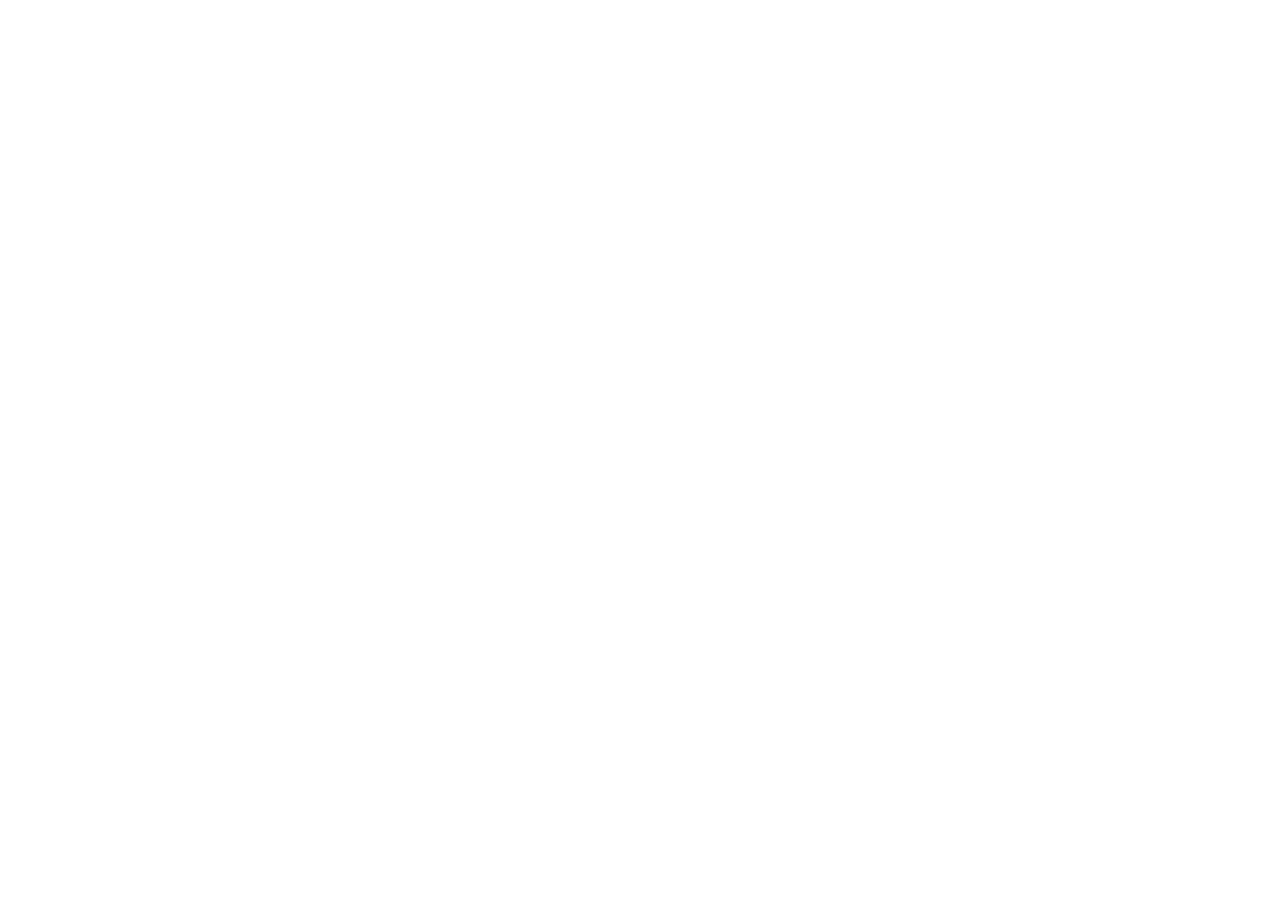
==== index.html @ 643f927b "initial commit set up project folder and files structure" ====
<!DOCTYPE html>
<html lang="en">
<head>
    <meta charset="UTF-8">
    <meta http-equiv="X-UA-Compatible" content="IE=edge">
    <meta name="viewport" content="width=device-width, initial-scale=1.0">
    <title>Document</title>

    <link rel="stylesheet" href="./styles/style.css">
</head>
<body>
    
</body>
</html>
---- styles/style.css ----
/*# sourceMappingURL=style.css.map */
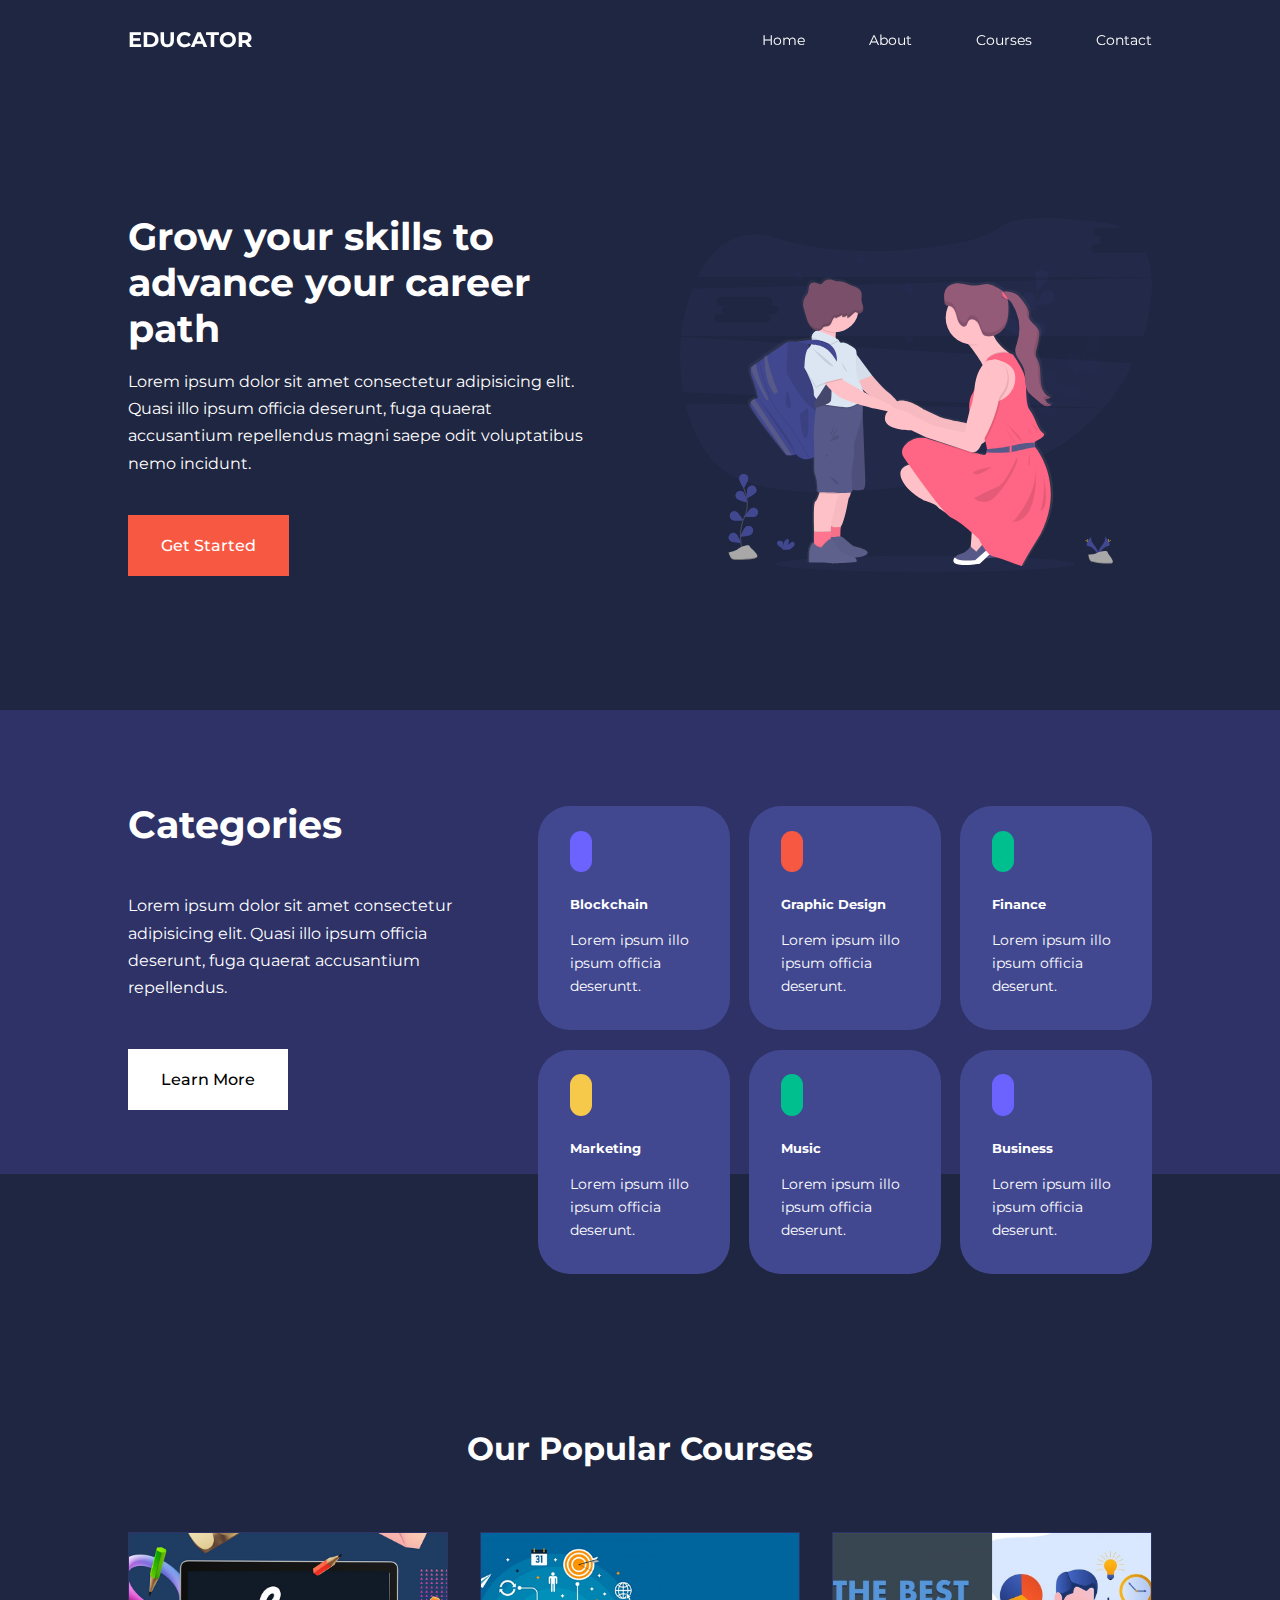
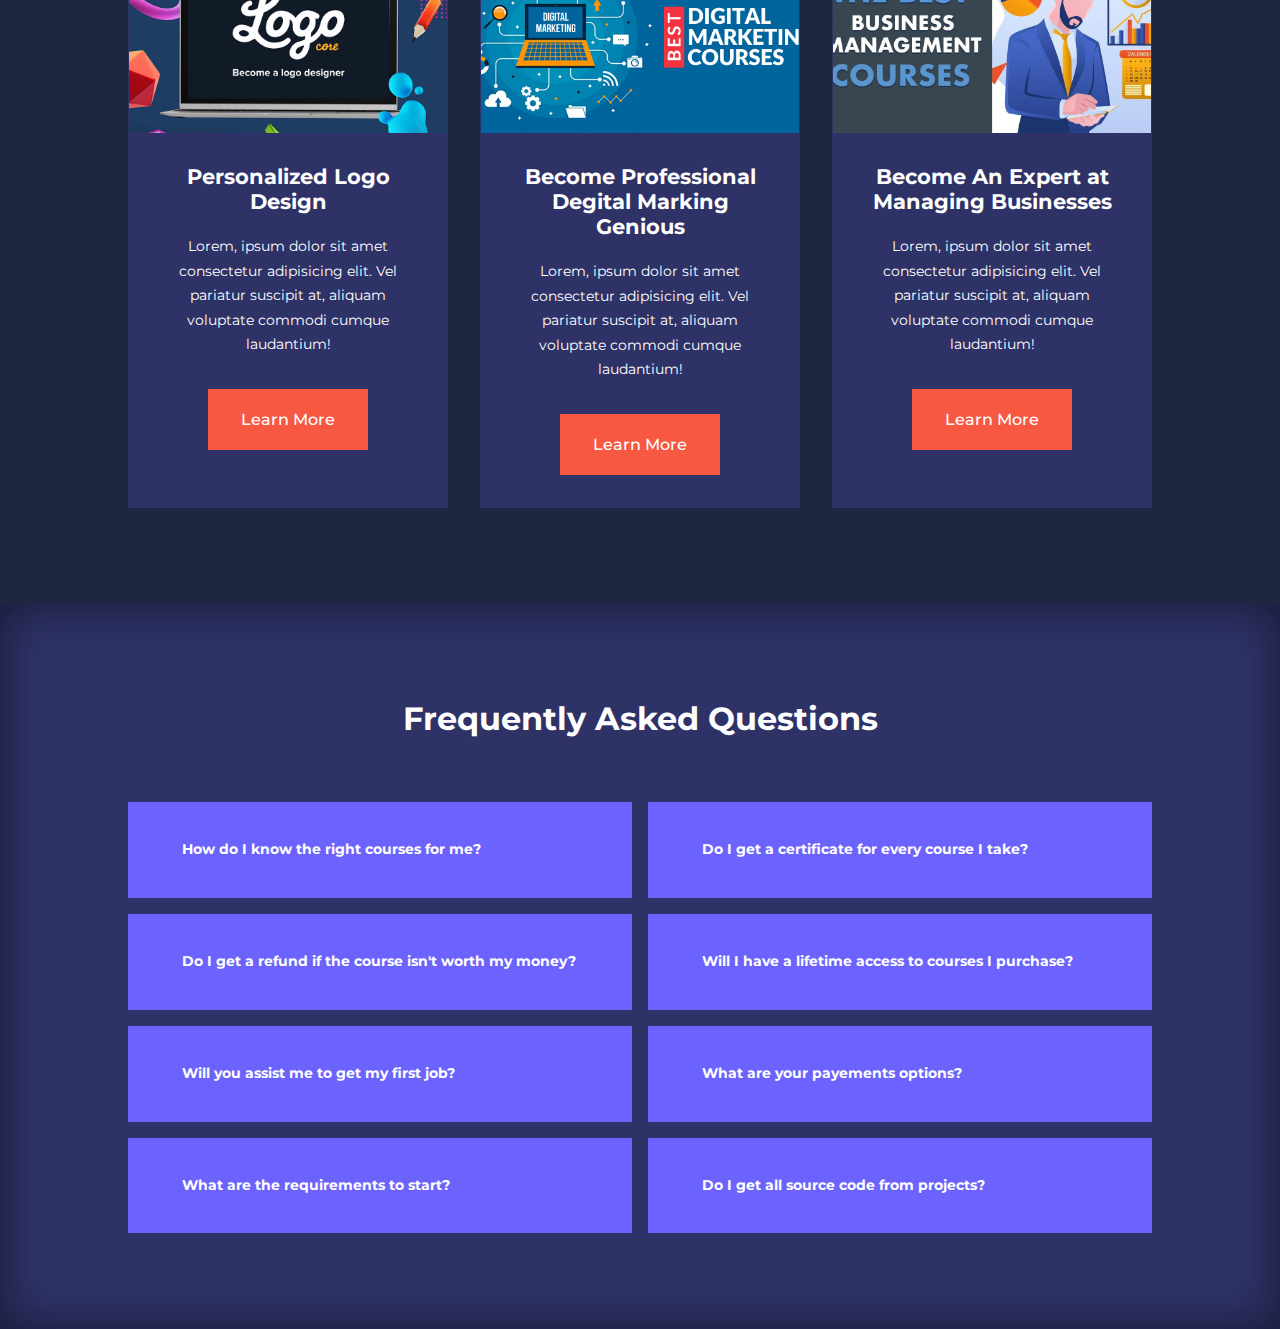
==== commit da7f8b30: "progress checkpoint finished navbar, header, categories, courses, faqs sections html and scss and js" ====
--- a/index.html
+++ b/index.html
@@ -4,11 +4,267 @@
     <meta charset="UTF-8">
     <meta http-equiv="X-UA-Compatible" content="IE=edge">
     <meta name="viewport" content="width=device-width, initial-scale=1.0">
-    <title>Document</title>
+    <title>Responisve Multipage Education Website</title>
 
     <link rel="stylesheet" href="./styles/style.css">
+    <!-- Iconscout cdn-->
+    <link rel="stylesheet" href="https://unicons.iconscout.com/release/v2.1.6/css/unicons.css">
+    <!-- Montserrat Font-->
+    <link rel="preconnect" href="https://fonts.googleapis.com">
+    <link rel="preconnect" href="https://fonts.gstatic.com" crossorigin>
+    <link href="https://fonts.googleapis.com/css2?family=Montserrat:wght@300;400;500;600;700;800;900&family=Outfit:wght@400;700&display=swap" rel="stylesheet">
 </head>
 <body>
+    <!--Navbar-->
+    <nav class="nav">
+        <div class="container nav__container">
+            <a href="index.html"><h4>EDUCATOR</h4></a>
+            <ul class="nav__menu">
+                <li><a href="index.html">Home</a></li>
+                <li><a href="about.html">About</a></li>
+                <li><a href="courses.html">Courses</a></li>
+                <li><a href="contact.html">Contact</a></li>
+            </ul>
+             <button id="open-menu-btn"><i class="uil uil-bars"></i></button>
+             <button id="close-menu-btn"><i class="uil uil-multiply"></i></button>
+        </div>
+    </nav>
+
+    <!--Header-->
+    <header class="header">
+        <div class="container header__container">
+            <div class="header__left">
+                <h1>Grow your skills to advance your career path</h1>
+                <p>
+                    Lorem ipsum dolor sit amet consectetur adipisicing elit.
+                    Quasi illo ipsum officia deserunt, fuga quaerat accusantium
+                    repellendus magni saepe odit voluptatibus nemo incidunt.
+                </p>
+                <a href="courses.html" class="btn btn-primary">Get Started</a>
+            </div>
+            <div class="header__right">
+                <div class="header__right-image">
+                    <img src="./images/header1.svg" alt="">
+                </div>
+            </div>
+        </div>
+    </header>
+
+    <!--Categories-->
+    <section class="categories">
+        <div class="container categories__container">
+            <div class="categories__left">
+                <h1>Categories</h1>
+                <p>
+                    Lorem ipsum dolor sit amet consectetur adipisicing elit.
+                    Quasi illo ipsum officia deserunt, fuga quaerat accusantium
+                    repellendus.
+                </p>
+                <a href="#" class="btn">Learn More</a>
+            </div>
+            <div class="categories__right">
+                <article class="category">
+                    <span class="category__icon"><i class="uil uil-bitcoin-circle"></i></span>
+                    <h5>Blockchain</h5>
+                    <p>Lorem ipsum illo ipsum officia deseruntt.</p>
+                </article> <!--End item 1-->
+                <article class="category">
+                    <span class="category__icon"><i class="uil uil-palette"></i></span>
+                    <h5>Graphic Design</h5>
+                    <p>Lorem ipsum illo ipsum officia deserunt.</p>
+                </article> <!--End item 2-->
+                <article class="category">
+                    <span class="category__icon"><i class="uil uil-circle"></i></span>
+                    <h5>Finance</h5>
+                    <p>Lorem ipsum illo ipsum officia deserunt.</p>
+                </article> <!--End item 3-->
+                <article class="category">
+                    <span class="category__icon"><i class="uil uil-megaphone"></i></span>
+                    <h5>Marketing</h5>
+                    <p>Lorem ipsum illo ipsum officia deserunt.</p>
+                </article> <!--End item 4-->
+                <article class="category">
+                    <span class="category__icon"><i class="uil uil-music"></i></span>
+                    <h5>Music</h5>
+                    <p>Lorem ipsum illo ipsum officia deserunt.</p>
+                </article> <!--End item 5-->
+                <article class="category">
+                    <span class="category__icon"><i class="uil uil-puzzle-piece"></i></span>
+                    <h5>Business</h5>
+                    <p>Lorem ipsum illo ipsum officia deserunt.</p>
+                </article> <!--End item 6-->
+            </div>
+        </div>
+    </section>
+
+    <!--Courses-->
+    <section class="courses">
+        <h2>Our Popular Courses</h2>
+        <div class="container courses__container">
+            <article class="course">
+                <div class="course__image">
+                    <img src="./images/course1.jpg" alt="">
+                </div>
+                <div class="course__info">
+                    <h4>Personalized Logo Design</h4>
+                    <p>
+                        Lorem, ipsum dolor sit amet consectetur adipisicing elit. Vel 
+                        pariatur suscipit at, aliquam voluptate commodi cumque laudantium!
+                    </p>
+                    <a href="courses.html" class="btn btn-primary">Learn More</a>
+                </div>
+            </article> <!--end item 1-->
+            <article class="course">
+                <div class="course__image">
+                    <img src="./images/course2.png" alt="">
+                </div>
+                <div class="course__info">
+                    <h4>Become Professional Degital Marking Genious</h4>
+                    <p>
+                        Lorem, ipsum dolor sit amet consectetur adipisicing elit. Vel 
+                        pariatur suscipit at, aliquam voluptate commodi cumque laudantium!
+                    </p>
+                    <a href="courses.html" class="btn btn-primary">Learn More</a>
+                </div>
+            </article> <!--end item 2-->
+            <article class="course">
+                <div class="course__image">
+                    <img src="./images/course3.jpg" alt="">
+                </div>
+                <div class="course__info">
+                    <h4>Become An Expert at Managing Businesses</h4>
+                    <p>
+                        Lorem, ipsum dolor sit amet consectetur adipisicing elit. Vel 
+                        pariatur suscipit at, aliquam voluptate commodi cumque laudantium!
+                    </p>
+                    <a href="courses.html" class="btn btn-primary">Learn More</a>
+                </div>
+            </article> <!--end item 3-->
+        </div>
+    </section>
+
+    <!--FAQ-->
+    <section class="faqs">
+        <h2>Frequently Asked Questions</h2>
+        <div class="container faqs__container">
+            <article class="faq">
+                <div class="faq__icon">
+                    <i class="uil uil-plus"></i>
+                </div>
+                <div class="question__answer">
+                    <h4>How do I know the right courses for me?</h4>
+                    <p>
+                        Lorem, ipsum dolor sit amet consectetur adipisicing elit. 
+                        Fugiat labore repellat illum numquam, tempore optio aut, officiis
+                        rem similique voluptatum dolore molestias amet totam deleniti 
+                        cupiditate accusamus vero alias laudantium.
+                    </p>
+                </div>
+            </article> <!--end item 1-->
+            <article class="faq">
+                <div class="faq__icon">
+                    <i class="uil uil-plus"></i>
+                </div>
+                <div class="question__answer">
+                    <h4>Do I get a certificate for every course I take?</h4>
+                    <p>
+                        Lorem, ipsum dolor sit amet consectetur adipisicing elit. 
+                        Fugiat labore repellat illum numquam, tempore optio aut, officiis
+                        rem similique voluptatum dolore molestias amet totam deleniti 
+                        cupiditate accusamus vero alias laudantium.
+                    </p>
+                </div>
+            </article> <!--end item 2-->
+            <article class="faq">
+                <div class="faq__icon">
+                    <i class="uil uil-plus"></i>
+                </div>
+                <div class="question__answer">
+                    <h4>Do I get a refund if the course isn't worth my money?</h4>
+                    <p>
+                        Lorem, ipsum dolor sit amet consectetur adipisicing elit. 
+                        Fugiat labore repellat illum numquam, tempore optio aut, officiis
+                        rem similique voluptatum dolore molestias amet totam deleniti 
+                        cupiditate accusamus vero alias laudantium.
+                    </p>
+                </div>
+            </article> <!--end item 3-->
+            <article class="faq">
+                <div class="faq__icon">
+                    <i class="uil uil-plus"></i>
+                </div>
+                <div class="question__answer">
+                    <h4>Will I have a lifetime access to courses I purchase?</h4>
+                    <p>
+                        Lorem, ipsum dolor sit amet consectetur adipisicing elit. 
+                        Fugiat labore repellat illum numquam, tempore optio aut, officiis
+                        rem similique voluptatum dolore molestias amet totam deleniti 
+                        cupiditate accusamus vero alias laudantium.
+                    </p>
+                </div>
+            </article> <!--end item 4-->
+            <article class="faq">
+                <div class="faq__icon">
+                    <i class="uil uil-plus"></i>
+                </div>
+                <div class="question__answer">
+                    <h4>Will you assist me to get my first job?</h4>
+                    <p>
+                        Lorem, ipsum dolor sit amet consectetur adipisicing elit. 
+                        Fugiat labore repellat illum numquam, tempore optio aut, officiis
+                        rem similique voluptatum dolore molestias amet totam deleniti 
+                        cupiditate accusamus vero alias laudantium.
+                    </p>
+                </div>
+            </article> <!--end item 5-->
+            <article class="faq">
+                <div class="faq__icon">
+                    <i class="uil uil-plus"></i>
+                </div>
+                <div class="question__answer">
+                    <h4>What are your payements options?</h4>
+                    <p>
+                        Lorem, ipsum dolor sit amet consectetur adipisicing elit. 
+                        Fugiat labore repellat illum numquam, tempore optio aut, officiis
+                        rem similique voluptatum dolore molestias amet totam deleniti 
+                        cupiditate accusamus vero alias laudantium.
+                    </p>
+                </div>
+            </article> <!--end item 6-->
+            <article class="faq">
+                <div class="faq__icon">
+                    <i class="uil uil-plus"></i>
+                </div>
+                <div class="question__answer">
+                    <h4>What are the requirements to start?</h4>
+                    <p>
+                        Lorem, ipsum dolor sit amet consectetur adipisicing elit. 
+                        Fugiat labore repellat illum numquam, tempore optio aut, officiis
+                        rem similique voluptatum dolore molestias amet totam deleniti 
+                        cupiditate accusamus vero alias laudantium.
+                    </p>
+                </div>
+            </article> <!--end item 7-->
+            <article class="faq">
+                <div class="faq__icon">
+                    <i class="uil uil-plus"></i>
+                </div>
+                <div class="question__answer">
+                    <h4>Do I get all source code from projects?</h4>
+                    <p>
+                        Lorem, ipsum dolor sit amet consectetur adipisicing elit. 
+                        Fugiat labore repellat illum numquam, tempore optio aut, officiis
+                        rem similique voluptatum dolore molestias amet totam deleniti 
+                        cupiditate accusamus vero alias laudantium.
+                    </p>
+                </div>
+            </article> <!--end item 8-->
+
+        </div>
+    </section>
+
+    <!--JavaScript file-->
+    <script src="./app.js"></script>
     
 </body>
 </html>--- a/styles/style.css
+++ b/styles/style.css
@@ -1 +1,252 @@
-/*# sourceMappingURL=style.css.map */+/* Variables */
+/* Globals */
+* {
+  margin: 0;
+  padding: 0;
+  border: 0;
+  outline: 0;
+  box-sizing: border-box;
+  text-decoration: none;
+  list-style: none;
+}
+
+body {
+  font-family: "Montserrat", sans-serif;
+  line-height: 1.7;
+  color: #fff;
+  background-color: #1f2641;
+}
+body .container {
+  width: 80%;
+  margin: 0 auto;
+}
+body section {
+  padding: 6rem 0;
+}
+body section h2 {
+  text-align: center;
+  margin-bottom: 4rem;
+}
+body h1, body h2, body h3, body h4, body h5 {
+  line-height: 1.2;
+}
+body h1 {
+  font-size: 2.4rem;
+}
+body h2 {
+  font-size: 2rem;
+}
+body h3 {
+  font-size: 1.6rem;
+}
+body h4 {
+  font-size: 1.3rem;
+}
+body a {
+  color: #fff;
+}
+body img {
+  width: 100%;
+  display: block;
+  -o-object-fit: cover;
+     object-fit: cover;
+}
+body .btn {
+  display: inline-block;
+  background-color: #fff;
+  color: #000;
+  padding: 1rem 2rem;
+  border: 1px solid transparent;
+  font-weight: 500;
+  transition: all 400ms ease-in-out;
+}
+body .btn:hover {
+  background: transparent;
+  color: #fff;
+  border-color: #fff;
+}
+body .btn-primary {
+  background: #f75842;
+  color: #fff;
+}
+
+/* Navbar */
+.window-scroll {
+  background: #6c63ff;
+  box-shadow: 0 1rem 2rem rgba(0, 0, 0, 0.2);
+}
+
+nav {
+  background: transparent;
+  width: 100vw;
+  height: 5rem;
+  position: fixed;
+  top: 0;
+  z-index: 11;
+}
+
+.nav button {
+  display: none;
+}
+.nav__container {
+  height: 100%;
+  display: flex;
+  justify-content: space-between;
+  align-items: center;
+}
+.nav__menu {
+  display: flex;
+  align-items: center;
+  gap: 4rem;
+}
+.nav__menu a {
+  font-size: 0.9rem;
+  transition: all 400ms ease-in-out;
+}
+.nav__menu a:hover {
+  color: #424890;
+}
+
+/* Header */
+.header {
+  position: relative;
+  top: 5rem;
+  overflow: hidden;
+  height: 70vh;
+  margin-bottom: 5rem;
+}
+.header__container {
+  display: grid;
+  grid-template-columns: 1fr 1fr;
+  align-items: center;
+  gap: 5rem;
+  height: 100%;
+}
+.header__left p {
+  margin: 1rem 0 2.4rem;
+}
+
+/* Categories */
+.categories {
+  background: #2e3267;
+  height: 29rem;
+}
+.categories__container {
+  display: grid;
+  grid-template-columns: 40% 60%;
+}
+.categories__left {
+  margin-right: 4rem;
+}
+.categories__left h1 {
+  line-height: 1;
+  margin-bottom: 3rem;
+}
+.categories__left p {
+  margin: 1rem 0 3rem;
+}
+.categories__right {
+  display: grid;
+  grid-template-columns: repeat(3, 1fr);
+  gap: 1.2rem;
+}
+.categories__right .category {
+  background: #424890;
+  padding: 2rem;
+  border-radius: 2rem;
+  transition: all 400ms ease-in-out;
+}
+.categories__right .category:hover {
+  box-shadow: 0 3rem 3rem rgba(0, 0, 0, 0.3);
+  z-index: 1;
+}
+.categories__right .category:nth-child(2) .category__icon {
+  background: #f75842;
+}
+.categories__right .category:nth-child(3) .category__icon {
+  background: #00bf8e;
+}
+.categories__right .category:nth-child(4) .category__icon {
+  background: #f7c94b;
+}
+.categories__right .category:nth-child(5) .category__icon {
+  background: #00bf8e;
+}
+.categories__right .category__icon {
+  background: #6c63ff;
+  padding: 0.7rem;
+  border-radius: 0.9rem;
+}
+.categories__right .category h5 {
+  margin: 2rem 0 1rem;
+}
+.categories__right .category p {
+  font-size: 0.85rem;
+}
+
+/* Popular Courses */
+.courses {
+  margin-top: 10rem;
+}
+.courses__container {
+  display: grid;
+  grid-template-columns: repeat(3, 1fr);
+  gap: 2rem;
+}
+.courses__container .course {
+  background: #2e3267;
+  text-align: center;
+  border: 1px solid transparent;
+  transition: all 400ms ease-in-out;
+}
+.courses__container .course:hover {
+  background: transparent;
+  border-color: #6c63ff;
+}
+.courses__container .course__image img {
+  height: 200px;
+}
+.courses__container .course__info {
+  padding: 2rem;
+}
+.courses__container .course__info p {
+  margin: 1.2rem 0 2rem;
+  font-size: 0.9rem;
+}
+
+/* Faqs */
+.faqs {
+  background: #2e3267;
+  box-shadow: inset 0 0 3rem rgba(0, 0, 0, 0.5);
+}
+.faqs__container {
+  display: grid;
+  grid-template-columns: 1fr 1fr;
+  gap: 1rem;
+}
+.faqs__container .faq {
+  padding: 2rem;
+  display: flex;
+  align-items: center;
+  gap: 1.4rem;
+  height: -webkit-fit-content;
+  height: -moz-fit-content;
+  height: fit-content;
+  background: #6c63ff;
+  cursor: pointer;
+}
+.faqs__container .faq__icon {
+  align-self: flex-start;
+  font-size: 1.2rem;
+}
+.faqs__container .faq .question__answer h4 {
+  font-size: 0.9rem;
+  line-height: 2.2;
+}
+.faqs__container .faq .question__answer p {
+  margin-top: 0.8rem;
+  display: none;
+}
+.faqs__container .faq.open p {
+  display: block;
+}/*# sourceMappingURL=style.css.map */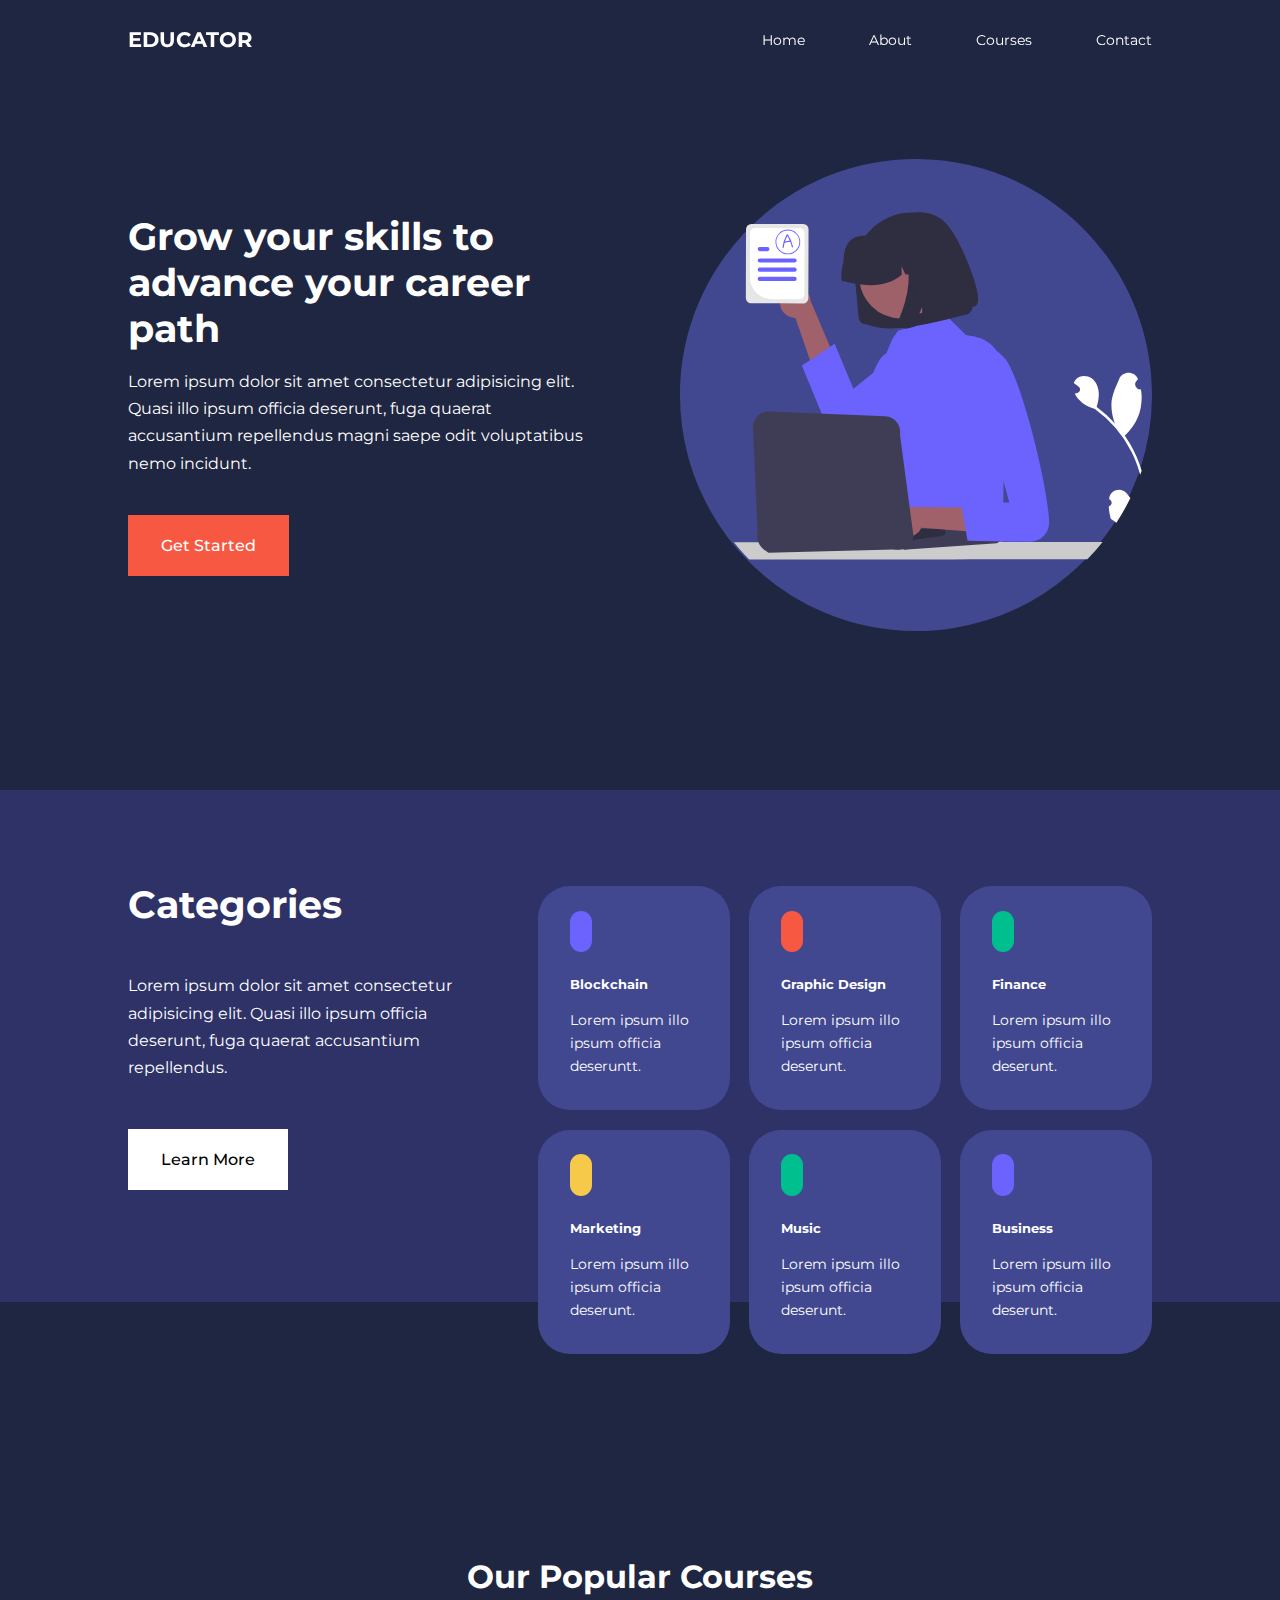
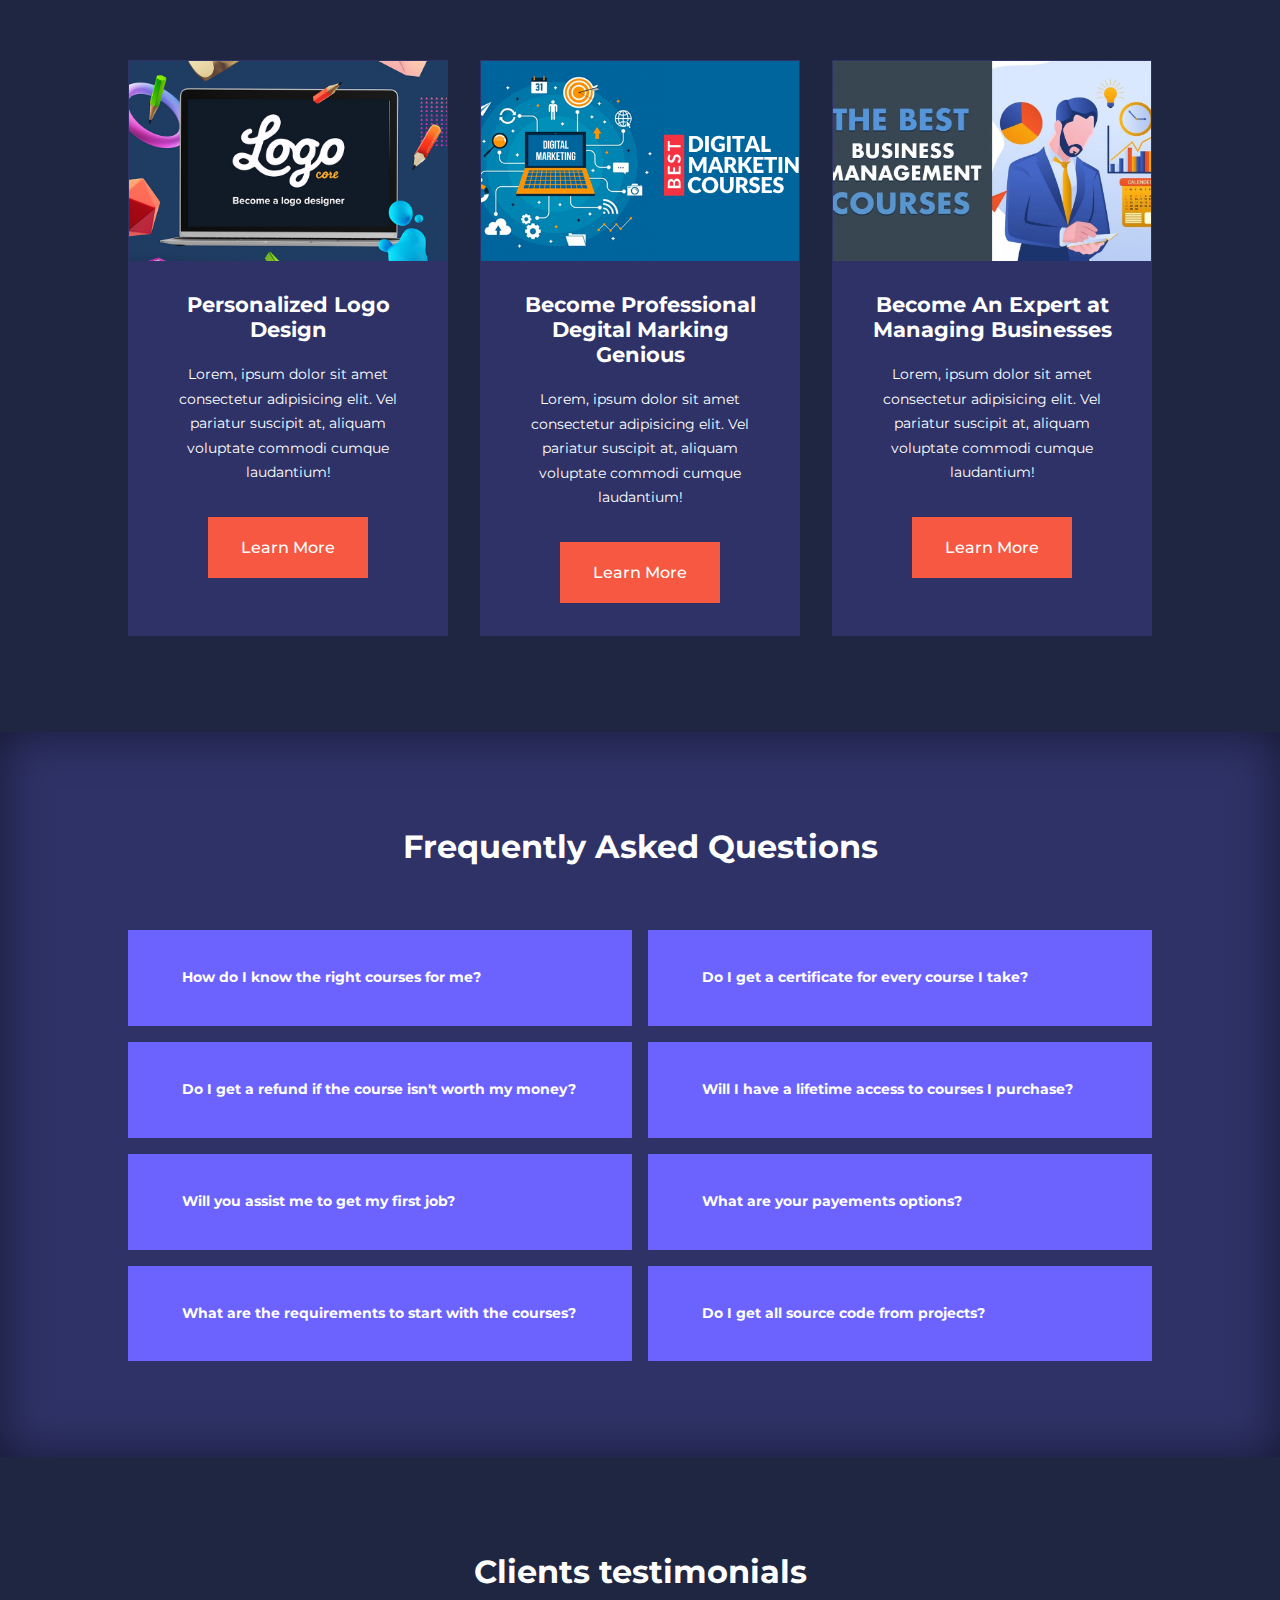
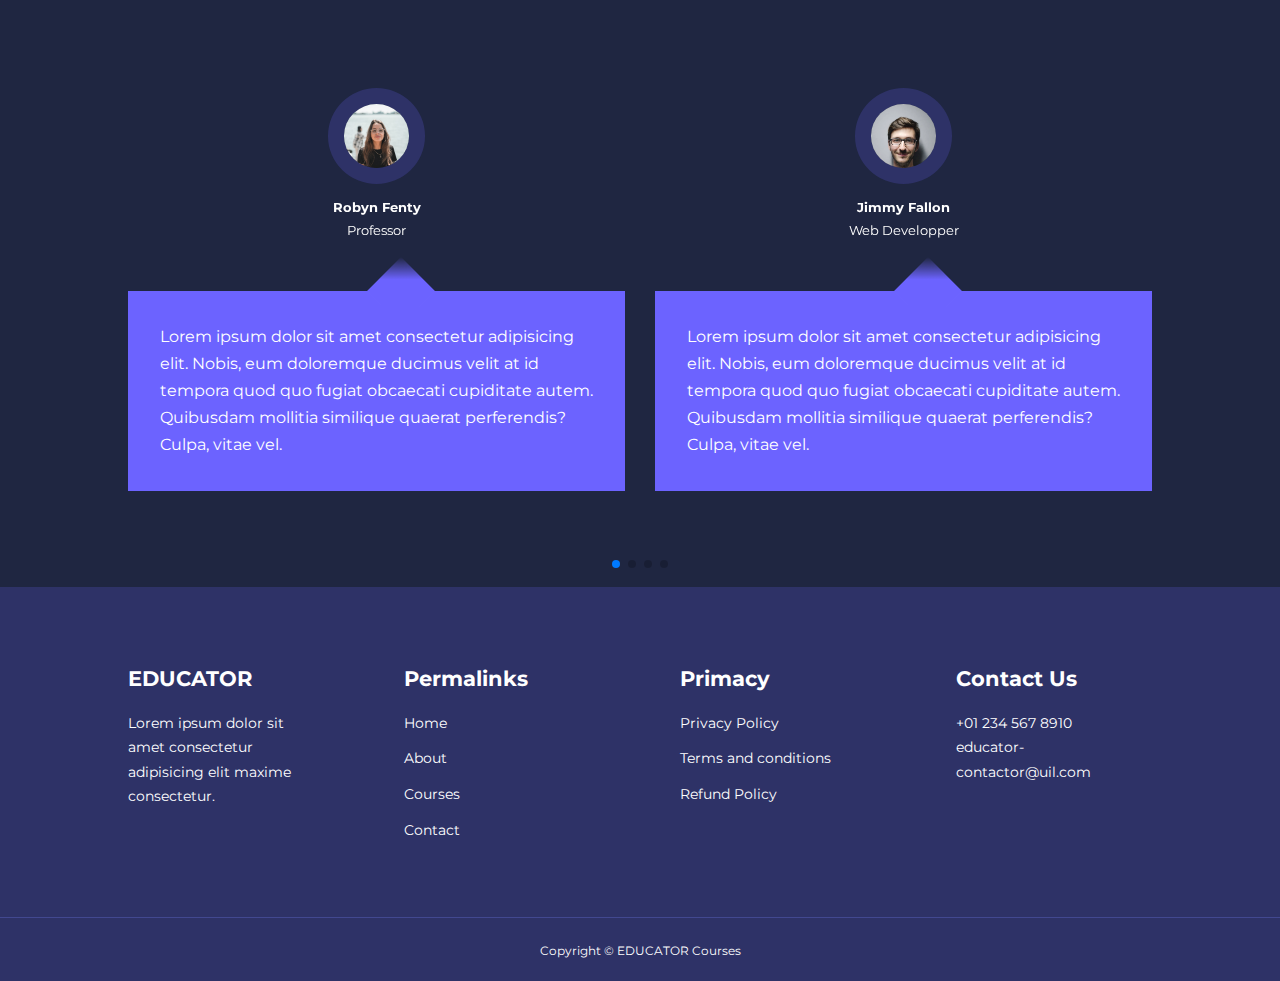
==== commit 724cfa27: "Progress checkpoint finished media queries for mobile + tablet" ====
--- a/index.html
+++ b/index.html
@@ -7,8 +7,12 @@
     <title>Responisve Multipage Education Website</title>
 
     <link rel="stylesheet" href="./styles/style.css">
+    <!--Swiperjs-->
+    <link rel="stylesheet" href="https://cdn.jsdelivr.net/npm/swiper@8/swiper-bundle.min.css"/>
+
     <!-- Iconscout cdn-->
     <link rel="stylesheet" href="https://unicons.iconscout.com/release/v2.1.6/css/unicons.css">
+
     <!-- Montserrat Font-->
     <link rel="preconnect" href="https://fonts.googleapis.com">
     <link rel="preconnect" href="https://fonts.gstatic.com" crossorigin>
@@ -44,7 +48,7 @@
             </div>
             <div class="header__right">
                 <div class="header__right-image">
-                    <img src="./images/header1.svg" alt="">
+                    <img src="./images/studentstudying.svg" alt="">
                 </div>
             </div>
         </div>
@@ -236,7 +240,7 @@
                     <i class="uil uil-plus"></i>
                 </div>
                 <div class="question__answer">
-                    <h4>What are the requirements to start?</h4>
+                    <h4>What are the requirements to start with the courses?</h4>
                     <p>
                         Lorem, ipsum dolor sit amet consectetur adipisicing elit. 
                         Fugiat labore repellat illum numquam, tempore optio aut, officiis
@@ -263,8 +267,162 @@
         </div>
     </section>
 
-    <!--JavaScript file-->
+    <!--Student testimonials-->
+    <section class="container testimonials__container mySwiper">
+        <h2>Clients testimonials</h2>
+        <div class="swiper-wrapper">
+            <article class="testimonial swiper-slide">
+                <div class="testimonial__avatar">
+                    <img src="./images/avater2.jfif" alt="">
+                </div>
+                <div class="testimonial__info">
+                    <h5>Robyn Fenty</h5>
+                    <small>Professor</small>
+                </div>
+                <div class="testimonial__message">
+                    <p>
+                        Lorem ipsum dolor sit amet consectetur adipisicing elit. Nobis, eum
+                        doloremque ducimus velit at id tempora quod quo fugiat obcaecati cupiditate
+                        autem. Quibusdam mollitia similique quaerat perferendis? Culpa, vitae vel.
+                    </p>
+                </div>
+            </article> <!--end item 1-->
+            <article class="testimonial swiper-slide">
+                <div class="testimonial__avatar">
+                    <img src="./images/avater4.jpg" alt="">
+                </div>
+                <div class="testimonial__info">
+                    <h5>Jimmy Fallon</h5>
+                    <small>Web Developper</small>
+                </div>
+                <div class="testimonial__message">
+                    <p>
+                        Lorem ipsum dolor sit amet consectetur adipisicing elit. Nobis, eum
+                        doloremque ducimus velit at id tempora quod quo fugiat obcaecati cupiditate
+                        autem. Quibusdam mollitia similique quaerat perferendis? Culpa, vitae vel.
+                    </p>
+                </div>
+            </article> <!--end item 2-->
+            <article class="testimonial swiper-slide">
+                <div class="testimonial__avatar">
+                    <img src="./images/avater5.jfif" alt="">
+                </div>
+                <div class="testimonial__info">
+                    <h5>Sarah Paulsen</h5>
+                    <small>Student</small>
+                </div>
+                <div class="testimonial__message">
+                    <p>
+                        Lorem ipsum dolor sit amet consectetur adipisicing elit. Nobis, eum
+                        doloremque ducimus velit at id tempora quod quo fugiat obcaecati cupiditate
+                        autem. Quibusdam mollitia similique quaerat perferendis? Culpa, vitae vel.
+                    </p>
+                </div>
+            </article> <!--end item 3-->
+            <article class="testimonial swiper-slide">
+                <div class="testimonial__avatar">
+                    <img src="./images/avater6.jfif" alt="">
+                </div>
+                <div class="testimonial__info">
+                    <h5>Genna Lann</h5>
+                    <small>Student</small>
+                </div>
+                <div class="testimonial__message">
+                    <p>
+                        Lorem ipsum dolor sit amet consectetur adipisicing elit. Nobis, eum
+                        doloremque ducimus velit at id tempora quod quo fugiat obcaecati cupiditate
+                        autem. Quibusdam mollitia similique quaerat perferendis? Culpa, vitae vel.
+                    </p>
+                </div>
+            </article> <!--end item 4-->
+            <article class="testimonial swiper-slide">
+                <div class="testimonial__avatar">
+                    <img src="./images/avater7.jpg" alt="">
+                </div>
+                <div class="testimonial__info">
+                    <h5>Ramsay Grey</h5>
+                    <small>Engineer</small>
+                </div>
+                <div class="testimonial__message">
+                    <p>
+                        Lorem ipsum dolor sit amet consectetur adipisicing elit. Nobis, eum
+                        doloremque ducimus velit at id tempora quod quo fugiat obcaecati cupiditate
+                        autem. Quibusdam mollitia similique quaerat perferendis? Culpa, vitae vel.
+                    </p>
+                </div>
+            </article> <!--end item 5-->
+        </div>
+        <div class="swiper-pagination"></div>
+    </section>
+
+    <!--Footer-->
+    <footer class="footer">
+        <div class="container footer__container">
+            <div class="footer__1">
+                <a href="index.html" class="footer__logo">
+                    <h4>EDUCATOR</h4>
+                </a>
+                <P>
+                    Lorem ipsum dolor sit amet consectetur adipisicing elit maxime consectetur.
+                </P>
+            </div>
+            <div class="footer__2">
+                <h4>Permalinks</h4>
+                <ul class="permalinks">
+                    <li><a href="index.html">Home</a></li>
+                    <li><a href="about.html">About</a></li>
+                    <li><a href="courses.html">Courses</a></li>
+                    <li><a href="contact.html">Contact</a></li>
+                </ul>
+            </div>
+            <div class="footer__3">
+                <h4>Primacy</h4>
+                <ul class="privacy">
+                    <li><a href="#">Privacy Policy</a></li>
+                    <li><a href="#">Terms and conditions</a></li>
+                    <li><a href="#">Refund Policy</a></li>
+                </ul>
+            </div>
+            <div class="footer__4">
+                <h4>Contact Us</h4>
+                <div>
+                    <p>+01 234 567 8910</p>
+                    <p>educator-contactor@uil.com</p>
+                </div>
+
+                <ul class="footer__socials">
+                    <li><a href="#"><i class="uil uil-facebook-f"></i></a></li>
+                    <li><a href="#"><i class="uil uil-instagram-alt"></i></a></li>
+                    <li><a href="#"><i class="uil uil-twitter"></i></a></li>
+                    <li><a href="#"><i class="uil uil-linkedin-alt"></i></a></li>
+                </ul>
+            </div>
+        </div>
+        <div class="footer__copyright">
+            <small>Copyright &copy; EDUCATOR Courses</small>
+        </div>
+    </footer>
+
+    <!--JavaScript files-->
     <script src="./app.js"></script>
+    <script src="https://cdn.jsdelivr.net/npm/swiper@8/swiper-bundle.min.js"></script>
     
+    <!-- Initialize Swiper for testimonials -->
+    <script>
+        var swiper = new Swiper(".mySwiper", {
+          slidesPerView: 1,
+          spaceBetween: 30,
+          pagination: {
+            el: ".swiper-pagination",
+            clickable: true,
+          },
+          //when window width is >= 600
+          breakpoints: {
+            600: {
+                slidesPerView: 2,
+            }
+          }
+        });
+      </script>
 </body>
 </html>--- a/styles/style.css
+++ b/styles/style.css
@@ -111,9 +111,8 @@
 .header {
   position: relative;
   top: 5rem;
-  overflow: hidden;
   height: 70vh;
-  margin-bottom: 5rem;
+  margin-bottom: 10rem;
 }
 .header__container {
   display: grid;
@@ -129,7 +128,7 @@
 /* Categories */
 .categories {
   background: #2e3267;
-  height: 29rem;
+  height: 32rem;
 }
 .categories__container {
   display: grid;
@@ -249,4 +248,261 @@
 }
 .faqs__container .faq.open p {
   display: block;
+}
+
+/* Testimonials */
+.testimonials__container {
+  overflow-x: hidden;
+  position: relative;
+  margin-bottom: 5rem;
+}
+.testimonials__container .testimonial {
+  padding-top: 2rem;
+}
+.testimonials__container .testimonial__avatar {
+  width: 6.1rem;
+  height: 6rem;
+  border-radius: 50%;
+  overflow: hidden;
+  margin: 0 auto 1rem;
+  border: 1rem solid #2e3267;
+}
+.testimonials__container .testimonial__info {
+  text-align: center;
+}
+.testimonials__container .testimonial__message {
+  background: #6c63ff;
+  padding: 2rem;
+  margin-top: 3rem;
+  position: relative;
+}
+.testimonials__container .testimonial__message::before {
+  content: "";
+  display: block;
+  background: linear-gradient(135deg, transparent, #6c63ff, #6c63ff, #6c63ff);
+  width: 3rem;
+  height: 3rem;
+  position: absolute;
+  left: 50%;
+  top: -1.5rem;
+  transform: rotate(45deg);
+}
+
+/* Footer */
+.footer {
+  background: #2e3267;
+  padding-top: 5rem;
+  font-size: 0.9rem;
+}
+.footer ul li {
+  margin-bottom: 0.7rem;
+}
+.footer ul li a:hover {
+  text-decoration: underline;
+}
+.footer__container {
+  display: grid;
+  grid-template-columns: repeat(4, 1fr);
+  gap: 5rem;
+}
+.footer__container > div h4 {
+  margin-bottom: 1.2rem;
+}
+.footer__1 p {
+  margin: 0 0 2rem;
+}
+.footer__socials {
+  display: flex;
+  gap: 1rem;
+  font-size: 1.2rem;
+  margin-top: 2rem;
+}
+.footer__copyright {
+  text-align: center;
+  margin-top: 4rem;
+  padding: 1.2rem 0;
+  border-top: 1px solid #424890;
+}
+
+/*     Media queries   */
+@media screen and (max-width: 1024px) {
+  .container {
+    width: 90%;
+  }
+  h1 {
+    font-size: 2rem;
+  }
+  h2 {
+    font-size: 1.7rem;
+  }
+  h3 {
+    font-size: 1.4rem;
+  }
+  h4 {
+    font-size: 1.2rem;
+  }
+  /*navbar*/
+  .nav button {
+    display: inline-block;
+    background: transparent;
+    font-size: 1.8rem;
+    color: #fff;
+    cursor: pointer;
+  }
+  .nav button#close-menu-btn {
+    display: none;
+  }
+  .nav__menu {
+    position: fixed;
+    top: 5rem;
+    right: 10%;
+    height: -webkit-fit-content;
+    height: -moz-fit-content;
+    height: fit-content;
+    width: 18rem;
+    flex-direction: column;
+    gap: 0;
+    display: none;
+  }
+  .nav__menu li {
+    width: 100%;
+    height: 5.8rem;
+    -webkit-animation: animateNavItems 400ms linear forwards;
+            animation: animateNavItems 400ms linear forwards;
+    transform-origin: top right;
+    opacity: 0;
+  }
+  .nav__menu li:nth-child(2) {
+    -webkit-animation-delay: 200ms;
+            animation-delay: 200ms;
+  }
+  .nav__menu li:nth-child(3) {
+    -webkit-animation-delay: 400ms;
+            animation-delay: 400ms;
+  }
+  .nav__menu li:nth-child(4) {
+    -webkit-animation-delay: 600ms;
+            animation-delay: 600ms;
+  }
+  .nav__menu li a {
+    background: #6c63ff;
+    box-shadow: -4rem 6rem 10rem rgba(0, 0, 0, 0.6);
+    width: 100%;
+    height: 100%;
+    display: grid;
+    place-items: center;
+  }
+  .nav__menu li a:hover {
+    background: #424890;
+    color: #fff;
+  }
+  @-webkit-keyframes animateNavItems {
+    0% {
+      transform: rotateZ(-90deg) rotateX(90deg) scale(0.1);
+    }
+    100% {
+      transform: rotateZ(0) rotateX(0) scale(1);
+      opacity: 1;
+    }
+  }
+  @keyframes animateNavItems {
+    0% {
+      transform: rotateZ(-90deg) rotateX(90deg) scale(0.1);
+    }
+    100% {
+      transform: rotateZ(0) rotateX(0) scale(1);
+      opacity: 1;
+    }
+  }
+  /*Header*/
+  .header {
+    height: 52vh;
+  }
+  .header__container {
+    gap: 0;
+    padding-bottom: 3rem;
+  }
+  /*Categories*/
+  .categories {
+    height: auto;
+  }
+  .categories__container {
+    grid-template-columns: 1fr;
+    gap: 3rem;
+  }
+  .categories__left {
+    margin-right: 0;
+  }
+  /*Courses*/
+  .courses {
+    margin-top: 0;
+  }
+  .courses__container {
+    grid-template-columns: 1fr 1fr;
+  }
+  /*Faqs*/
+  .faqs__container {
+    grid-template-columns: 1fr;
+  }
+  .faq {
+    padding: 1.5rem;
+  }
+  /*Footer*/
+  .footer__container {
+    grid-template-columns: 1fr 1fr;
+  }
+}
+@media screen and (max-width: 820px) {
+  .container {
+    width: 94%;
+  }
+  .nav__menu {
+    right: 3%;
+  }
+  .header {
+    height: 150vh;
+  }
+  .header__container {
+    grid-template-columns: 1fr;
+    text-align: center;
+    margin-top: 0;
+  }
+  .header__left {
+    margin-top: 2rem;
+    margin-bottom: 2rem;
+  }
+  .header__left p {
+    margin-bottom: 1.3rem;
+  }
+}
+@media screen and (max-width: 600px) {
+  .categories__right {
+    grid-template-columns: 1fr 1fr;
+    gap: 0.7rem;
+  }
+  .category {
+    padding: 1rem;
+    border-radius: 1rem;
+  }
+  .category__item {
+    margin-top: 4px;
+    display: inline-block;
+  }
+  .courses__container {
+    grid-template-columns: 1fr;
+  }
+  .testimonials__message {
+    padding: 1.2rem;
+  }
+  .footer__container {
+    grid-template-columns: 1fr;
+    text-align: center;
+    gap: 2rem;
+  }
+  .footer__1 p {
+    margin: 1rem auto;
+  }
+  .footer__socials {
+    justify-content: center;
+  }
 }/*# sourceMappingURL=style.css.map */